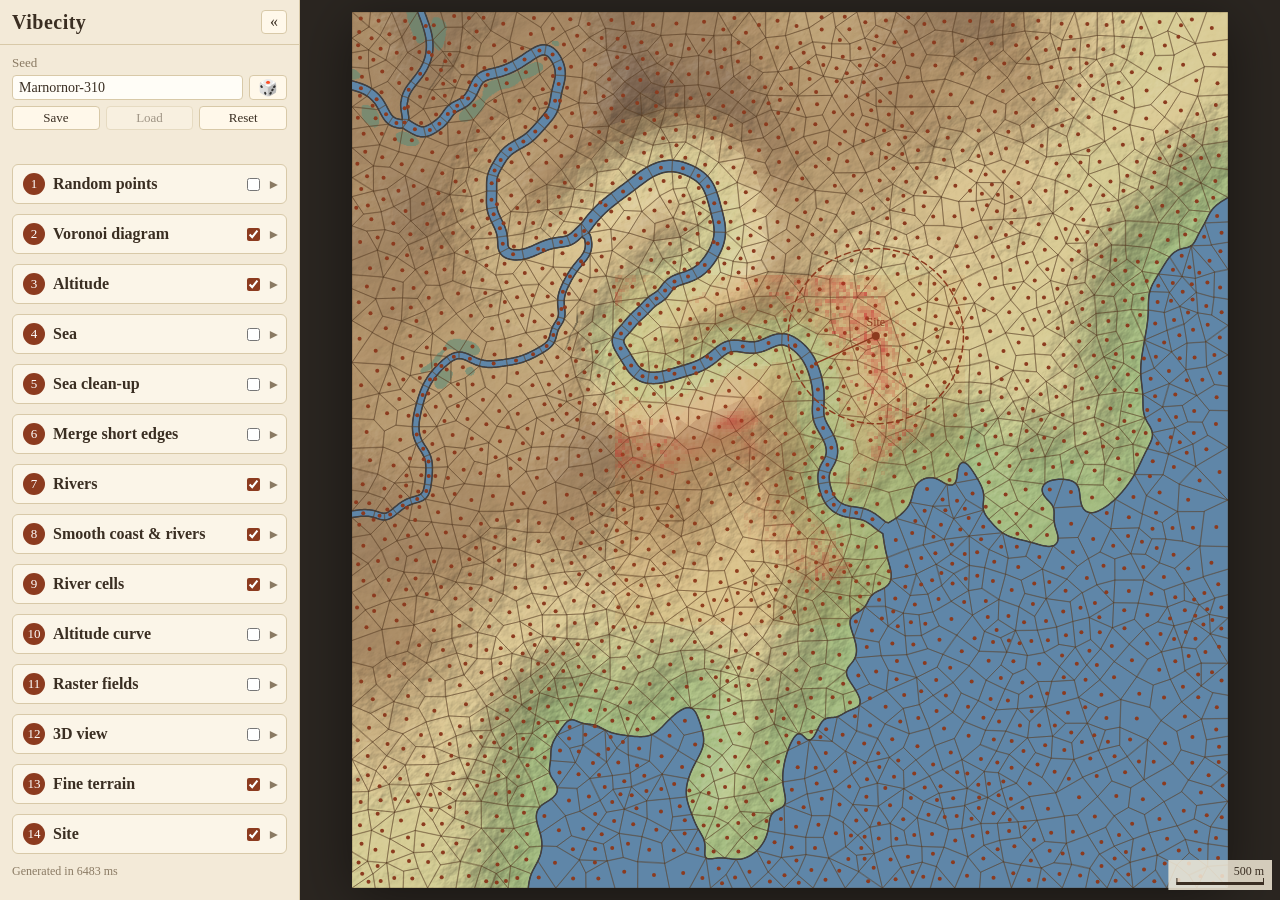
==== index.html @ c36243dd "Fine terrain (step 13): metre-scale altitude raster, marsh, hillshade The cell altitude (faceted, ~1" ====
<!doctype html>
<html lang="en">
<head>
  <meta charset="utf-8">
  <meta name="viewport" content="width=device-width, initial-scale=1">
  <title>Vibecity — Medieval City Generator</title>
  <link rel="stylesheet" href="css/style.css">
</head>
<body>
  <aside id="panel">
    <header class="panel-header">
      <h1>Vibecity</h1>
      <button id="panel-toggle" title="Collapse panel" aria-label="Collapse panel">&laquo;</button>
    </header>
    <div class="panel-body">
      <section class="seed-box">
        <label for="seed">Seed</label>
        <div class="seed-row">
          <input id="seed" type="text" spellcheck="false">
          <button id="seed-random" title="Random seed">&#x1F3B2;</button>
        </div>
        <div class="config-row">
          <button id="settings-save" title="Save current settings, seed included">Save</button>
          <button id="settings-load" title="Load saved settings">Load</button>
          <button id="settings-reset" title="Reset all settings to defaults (seed kept)">Reset</button>
        </div>
        <div id="config-msg" role="status"></div>
      </section>
      <ol id="steps"></ol>
      <div id="status"></div>
    </div>
  </aside>
  <main id="stage">
    <canvas id="map" title="Wheel or pinch: zoom, drag: pan, double-click: fit"></canvas>
    <canvas id="map3d" style="display: none"></canvas>
  </main>

  <script src="js/rng.js"></script>
  <script src="js/noise.js"></script>
  <script src="js/units.js"></script>
  <script src="js/fields.js"></script>
  <script src="js/steps/points.js"></script>
  <script src="js/steps/voronoi.js"></script>
  <script src="js/steps/altitude.js"></script>
  <script src="js/steps/sea.js"></script>
  <script src="js/steps/seacleanup.js"></script>
  <script src="js/steps/shortedges.js"></script>
  <script src="js/steps/rivers.js"></script>
  <script src="js/steps/coast.js"></script>
  <script src="js/steps/rivercells.js"></script>
  <script src="js/steps/relief.js"></script>
  <script src="js/steps/fields.js"></script>
  <script src="js/steps/view3d.js"></script>
  <script src="js/steps/terrain.js"></script>
  <script src="js/steps/site.js"></script>
  <script src="js/app.js"></script>
</body>
</html>
---- css/style.css ----
:root {
  --panel-w: 300px;
  --bg: #2b2621;
  --panel-bg: #f3ead8;
  --ink: #3a2e22;
  --muted: #8a7a63;
  --accent: #8c3b1f;
  --line: #d8c9a8;
}

* { box-sizing: border-box; }

html, body {
  margin: 0;
  height: 100%;
  overflow: hidden;
  font-family: Georgia, "Times New Roman", serif;
  color: var(--ink);
  background: var(--bg);
}

body { display: flex; }

/* ---------- Panel ---------- */
#panel {
  width: var(--panel-w);
  flex: 0 0 auto;
  height: 100%;
  background: var(--panel-bg);
  border-right: 1px solid var(--line);
  display: flex;
  flex-direction: column;
  transition: width .2s ease;
}

#panel.collapsed { width: 40px; }
#panel.collapsed .panel-body,
#panel.collapsed h1 { display: none; }
#panel.collapsed .panel-header { justify-content: center; padding: 8px 0; }

.panel-header {
  display: flex;
  align-items: center;
  justify-content: space-between;
  padding: 10px 12px;
  border-bottom: 1px solid var(--line);
}

.panel-header h1 { margin: 0; font-size: 20px; letter-spacing: .5px; }

.panel-body { flex: 1; overflow-y: auto; padding: 10px 12px; }

button {
  font: inherit;
  cursor: pointer;
  background: #fff8ea;
  border: 1px solid var(--line);
  border-radius: 4px;
  color: var(--ink);
  padding: 2px 8px;
}
button:hover { border-color: var(--accent); }

.seed-box label { display: block; font-size: 13px; color: var(--muted); margin-bottom: 4px; }
.seed-row { display: flex; gap: 6px; }
.seed-row input { flex: 1; min-width: 0; }
.config-row { display: flex; gap: 6px; margin-top: 6px; }
.config-row button { flex: 1; font-size: 13px; padding: 3px 4px; }
button:disabled { opacity: .45; cursor: default; border-color: var(--line); }
#config-msg { min-height: 16px; margin-top: 4px; font-size: 12px; color: var(--accent); font-style: italic; }

input[type=text], input[type=number], select {
  font: inherit;
  font-size: 14px;
  padding: 3px 6px;
  border: 1px solid var(--line);
  border-radius: 4px;
  background: #fffdf7;
  color: var(--ink);
}

/* ---------- Steps ---------- */
#steps { list-style: none; margin: 14px 0 0; padding: 0; }

.step {
  border: 1px solid var(--line);
  border-radius: 6px;
  margin-bottom: 10px;
  background: #fbf5e8;
}

.step-head {
  display: flex;
  align-items: center;
  gap: 8px;
  padding: 8px 10px;
  cursor: pointer;
  user-select: none;
}

.step-num {
  flex: 0 0 auto;
  width: 22px; height: 22px;
  border-radius: 50%;
  background: var(--accent);
  color: #fff;
  font-size: 13px;
  display: flex; align-items: center; justify-content: center;
}

.step-title { flex: 1; font-weight: bold; }
.step-visible { margin: 0; accent-color: var(--accent); cursor: pointer; }
.step-caret { color: var(--muted); transition: transform .15s; }
.step.closed .step-caret { transform: rotate(-90deg); }
.step.closed .step-settings { display: none; }

.step-settings { padding: 4px 10px 10px; border-top: 1px dashed var(--line); }

.setting { margin-top: 8px; }
.setting label { display: flex; justify-content: space-between; font-size: 13px; color: var(--muted); margin-bottom: 3px; }
.setting label output { color: var(--ink); }
.setting input[type=range] { width: 100%; accent-color: var(--accent); }
.setting select, .setting input[type=number] { width: 100%; }
.toggles { display: flex; gap: 6px; }
.toggles label {
  flex: 1;
  display: flex; align-items: center; justify-content: center; gap: 4px;
  margin: 0;
  padding: 3px 0;
  border: 1px solid var(--line);
  border-radius: 4px;
  background: #fffdf7;
  color: var(--ink);
  font-size: 13px;
  cursor: pointer;
}
.toggles input { margin: 0; accent-color: var(--accent); }

.curve-editor { display: flex; flex-direction: column; align-items: flex-start; gap: 4px; }
.curve-editor canvas { border: 1px solid var(--line); border-radius: 4px; cursor: crosshair; touch-action: none; max-width: 100%; }
.curve-editor button { font-size: 12px; }

.step-info { margin-top: 8px; font-size: 12px; color: var(--muted); font-style: italic; }

#status { font-size: 12px; color: var(--muted); margin-top: 6px; }

/* ---------- Stage ---------- */
#stage {
  flex: 1;
  min-width: 0;
  height: 100%;
  display: flex;
  align-items: center;
  justify-content: center;
  padding: 12px;
}

#map3d {
  width: 100%;
  height: 100%;
  cursor: grab;
  touch-action: none;
  box-shadow: 0 4px 24px rgba(0,0,0,.45);
}

#map {
  display: block;
  width: 100%;
  height: 100%;
  cursor: grab;
  touch-action: none;
}
#map.dragging { cursor: grabbing; }

/* ---------- Narrow screens: panel on top, map below ---------- */
@media (max-width: 700px) {
  body { flex-direction: column; }
  #panel, #panel.collapsed { width: 100%; height: auto; max-height: 45%; border-right: 0; border-bottom: 1px solid var(--line); }
  #panel.collapsed .panel-header { justify-content: space-between; padding: 10px 12px; }
  #panel.collapsed h1 { display: block; }
  #stage { flex: 1; min-height: 0; height: auto; }
}
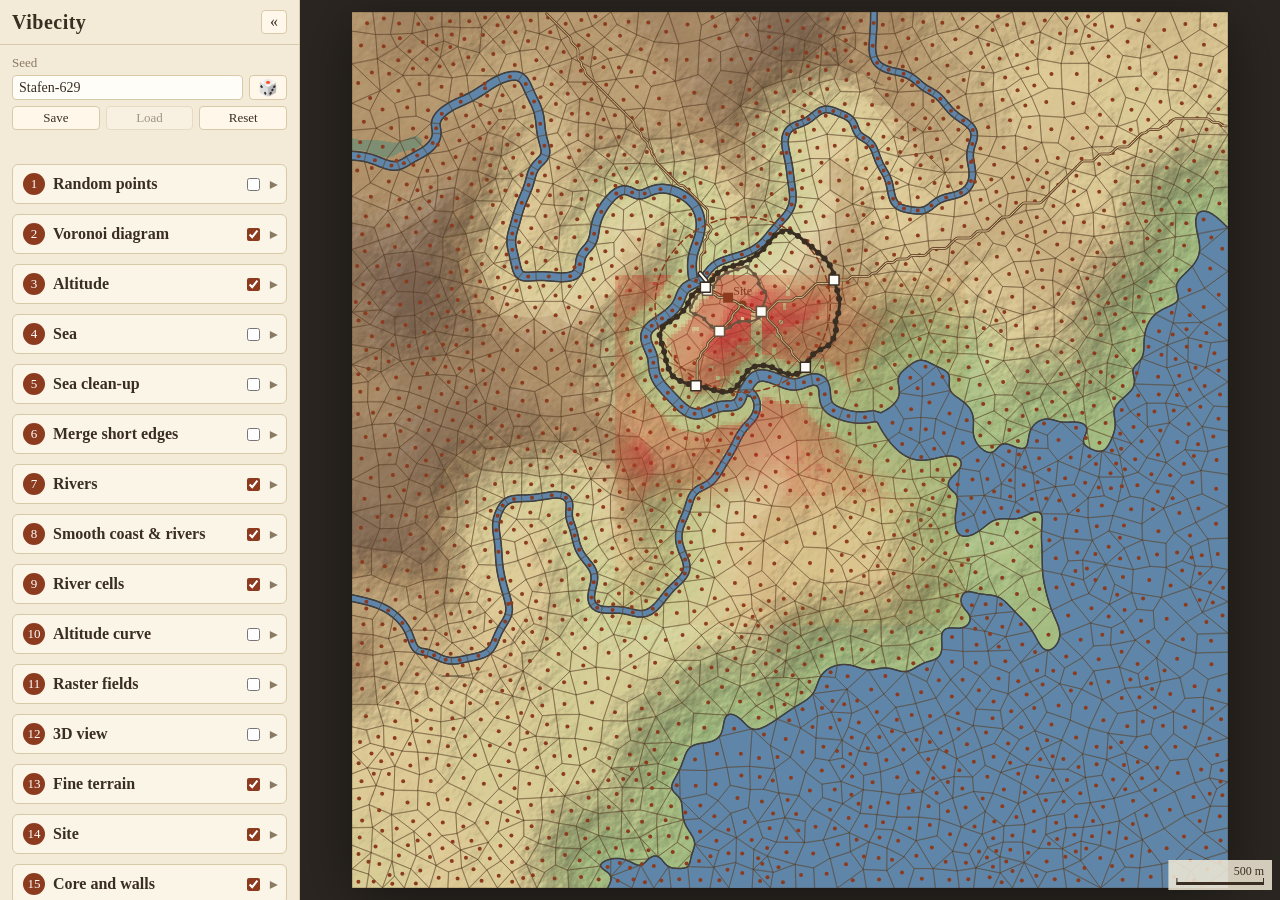
==== commit 39b8f7ae: "Core and walls (step 15), main roads and bridge (step 16) Walls: around the site, two star-shaped wa" ====
--- a/index.html
+++ b/index.html
@@ -53,6 +53,8 @@
   <script src="js/steps/view3d.js"></script>
   <script src="js/steps/terrain.js"></script>
   <script src="js/steps/site.js"></script>
+  <script src="js/steps/walls.js"></script>
+  <script src="js/steps/roads.js"></script>
   <script src="js/app.js"></script>
 </body>
 </html>
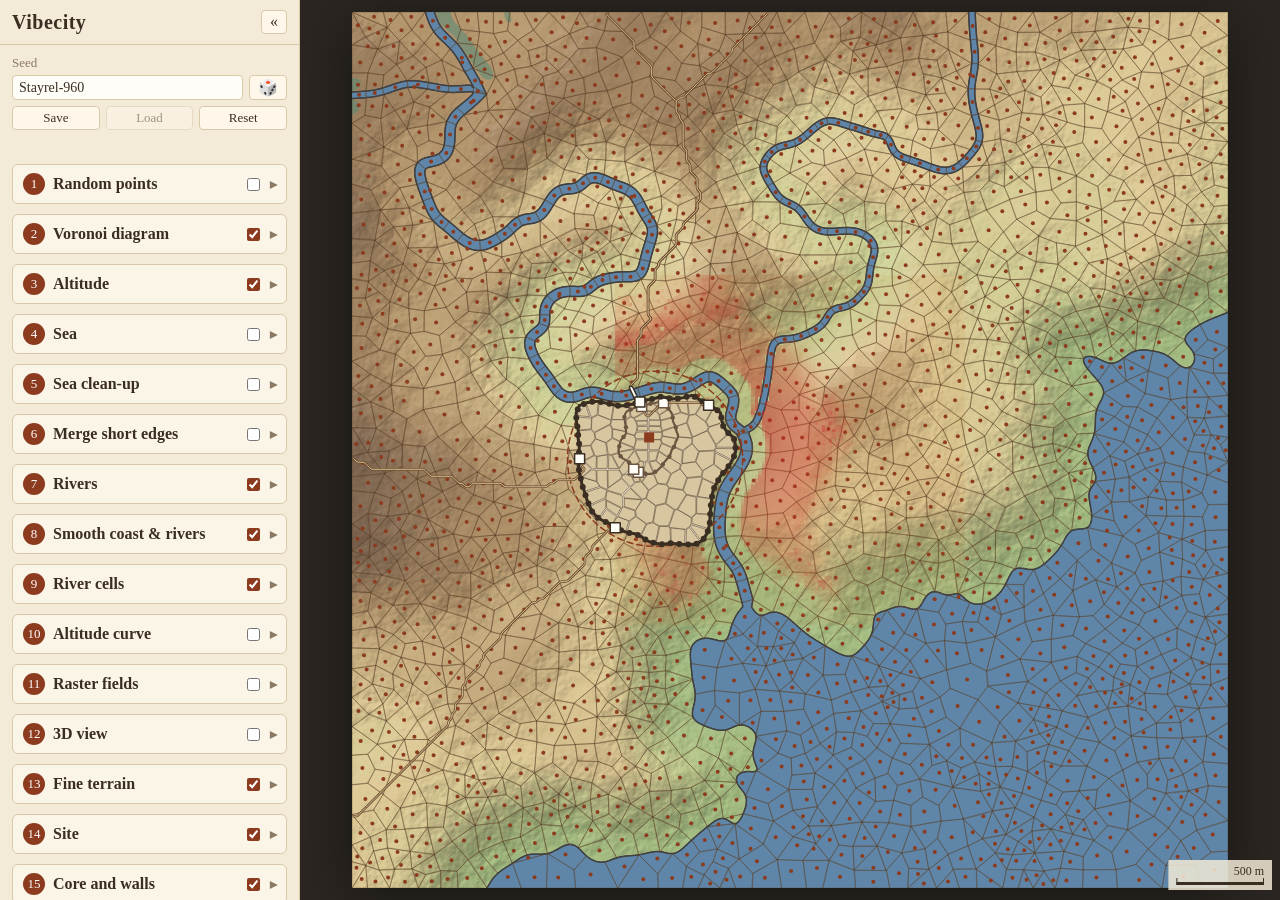
==== commit a2b14e6a: "Blocks and streets (step 17): the Voronoi pipeline at block scale Inside the great wall, seeds mirro" ====
--- a/index.html
+++ b/index.html
@@ -55,6 +55,7 @@
   <script src="js/steps/site.js"></script>
   <script src="js/steps/walls.js"></script>
   <script src="js/steps/roads.js"></script>
+  <script src="js/steps/blocks.js"></script>
   <script src="js/app.js"></script>
 </body>
 </html>
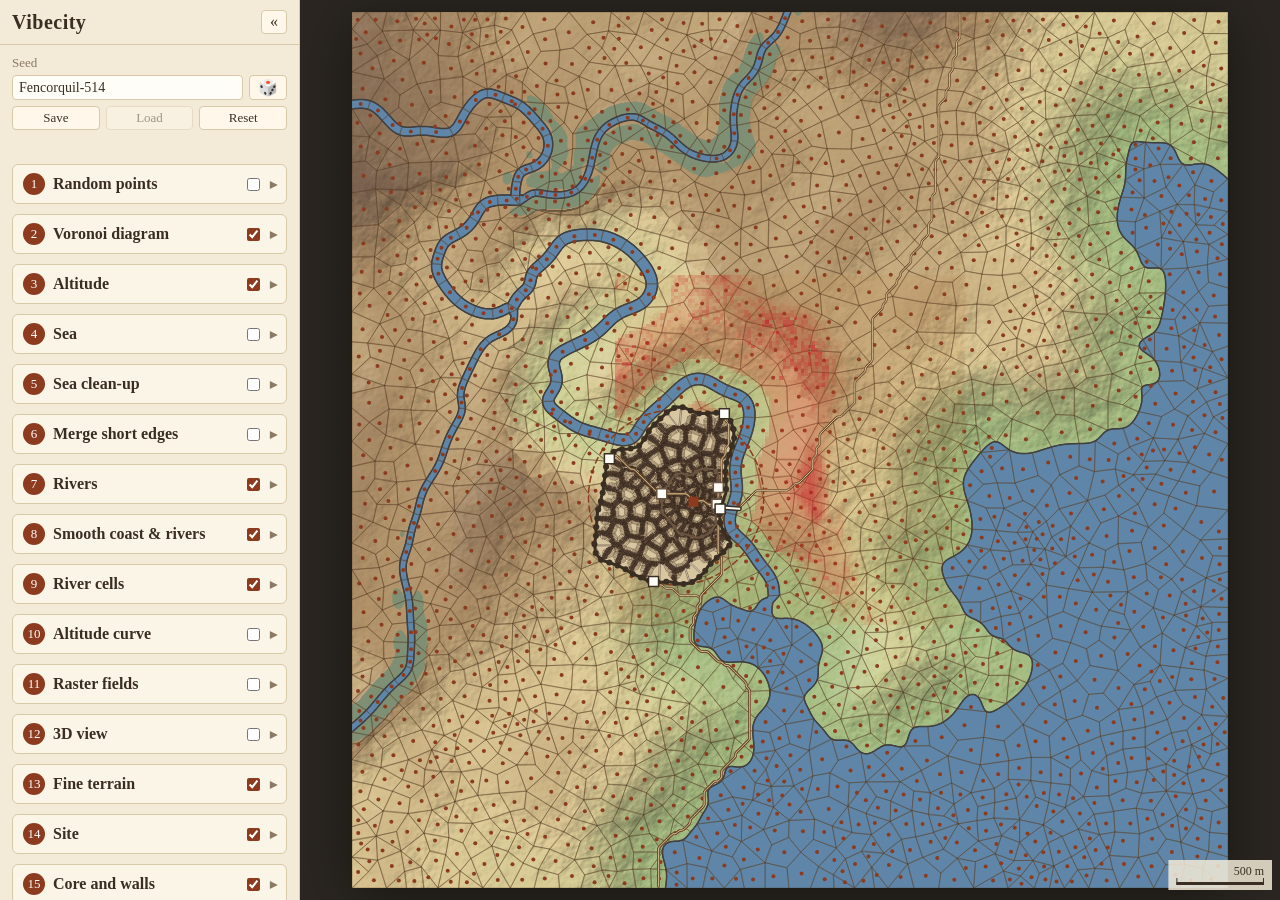
==== commit 4cd4c594: "Lots (step 18) and buildings (step 19): every building of the town Lots: along each street edge of a" ====
--- a/index.html
+++ b/index.html
@@ -56,6 +56,8 @@
   <script src="js/steps/walls.js"></script>
   <script src="js/steps/roads.js"></script>
   <script src="js/steps/blocks.js"></script>
+  <script src="js/steps/lots.js"></script>
+  <script src="js/steps/buildings.js"></script>
   <script src="js/app.js"></script>
 </body>
 </html>
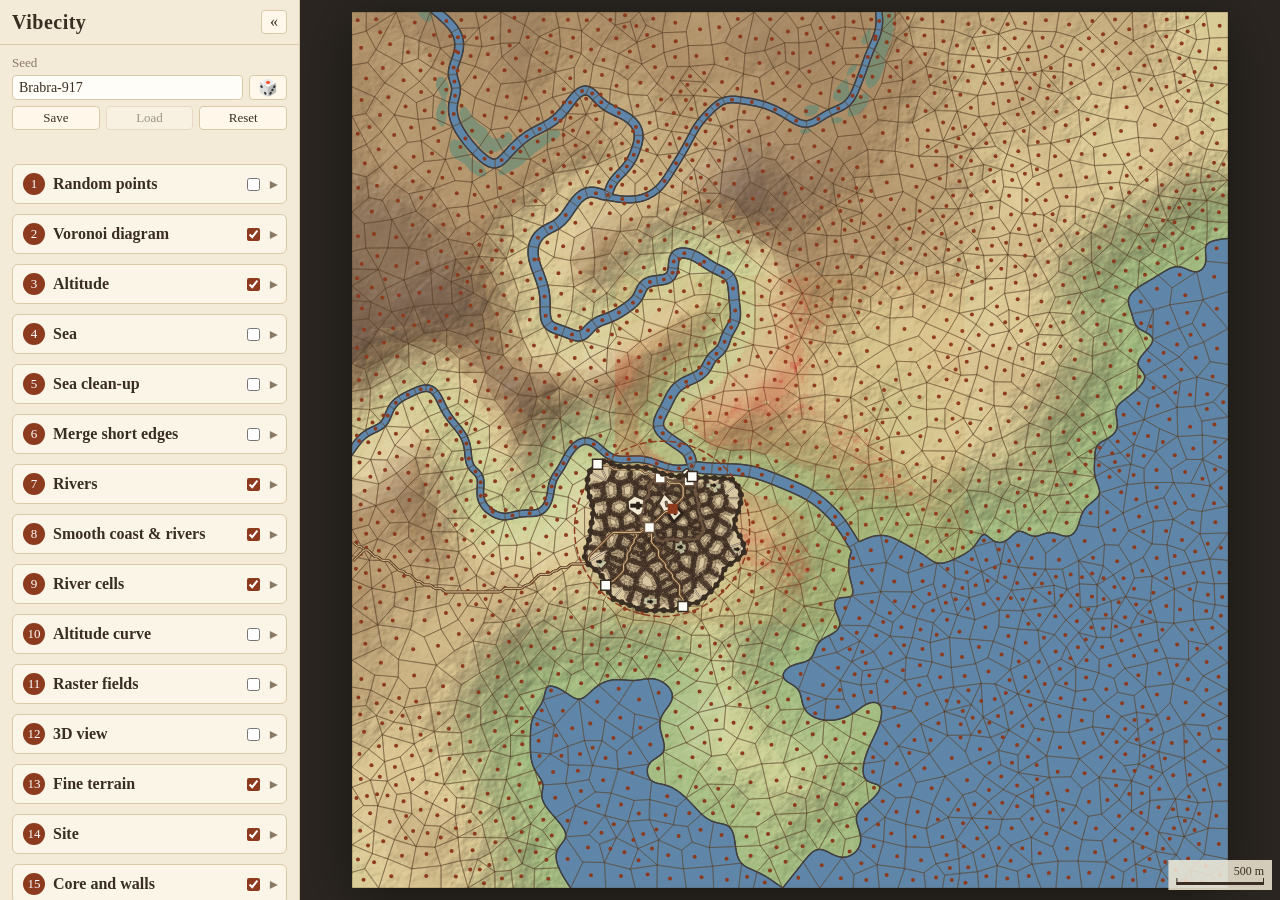
==== commit 0918c609: "Squares and monuments (step 20): castle, market and halles, cathedral, parish churches The castle ta" ====
--- a/index.html
+++ b/index.html
@@ -58,6 +58,7 @@
   <script src="js/steps/blocks.js"></script>
   <script src="js/steps/lots.js"></script>
   <script src="js/steps/buildings.js"></script>
+  <script src="js/steps/monuments.js"></script>
   <script src="js/app.js"></script>
 </body>
 </html>
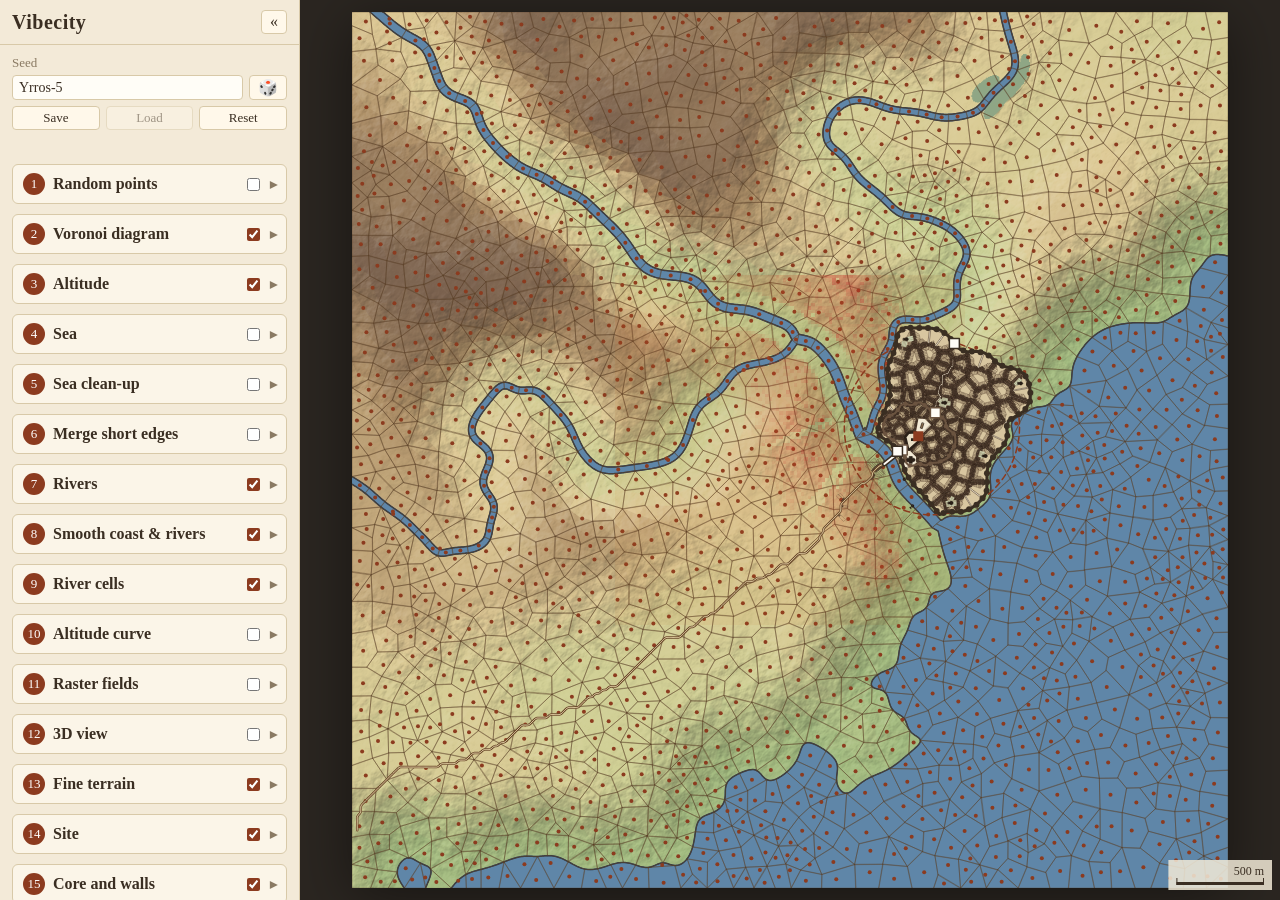
==== commit 81ee048e: "Faubourgs (step 21): ribbons past the gates, quay, mills, abbey, leper house Along every outward roa" ====
--- a/index.html
+++ b/index.html
@@ -59,6 +59,7 @@
   <script src="js/steps/lots.js"></script>
   <script src="js/steps/buildings.js"></script>
   <script src="js/steps/monuments.js"></script>
+  <script src="js/steps/faubourgs.js"></script>
   <script src="js/app.js"></script>
 </body>
 </html>
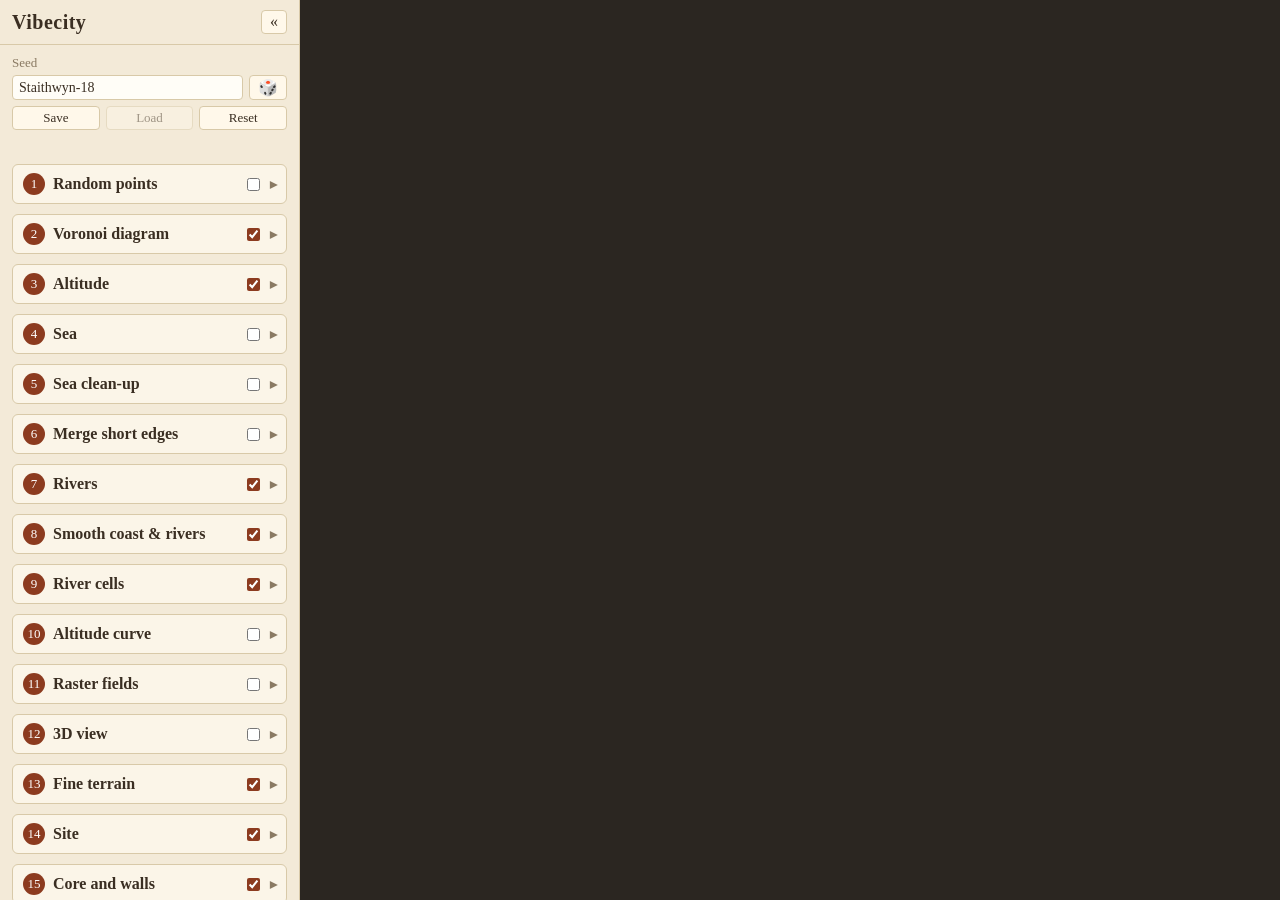
==== commit c990a1ed: "Countryside: villages and lanes (step 22), fields and woods (step 23) Villages and hamlets are sited" ====
--- a/index.html
+++ b/index.html
@@ -60,6 +60,8 @@
   <script src="js/steps/buildings.js"></script>
   <script src="js/steps/monuments.js"></script>
   <script src="js/steps/faubourgs.js"></script>
+  <script src="js/steps/villages.js"></script>
+  <script src="js/steps/landuse.js"></script>
   <script src="js/app.js"></script>
 </body>
 </html>
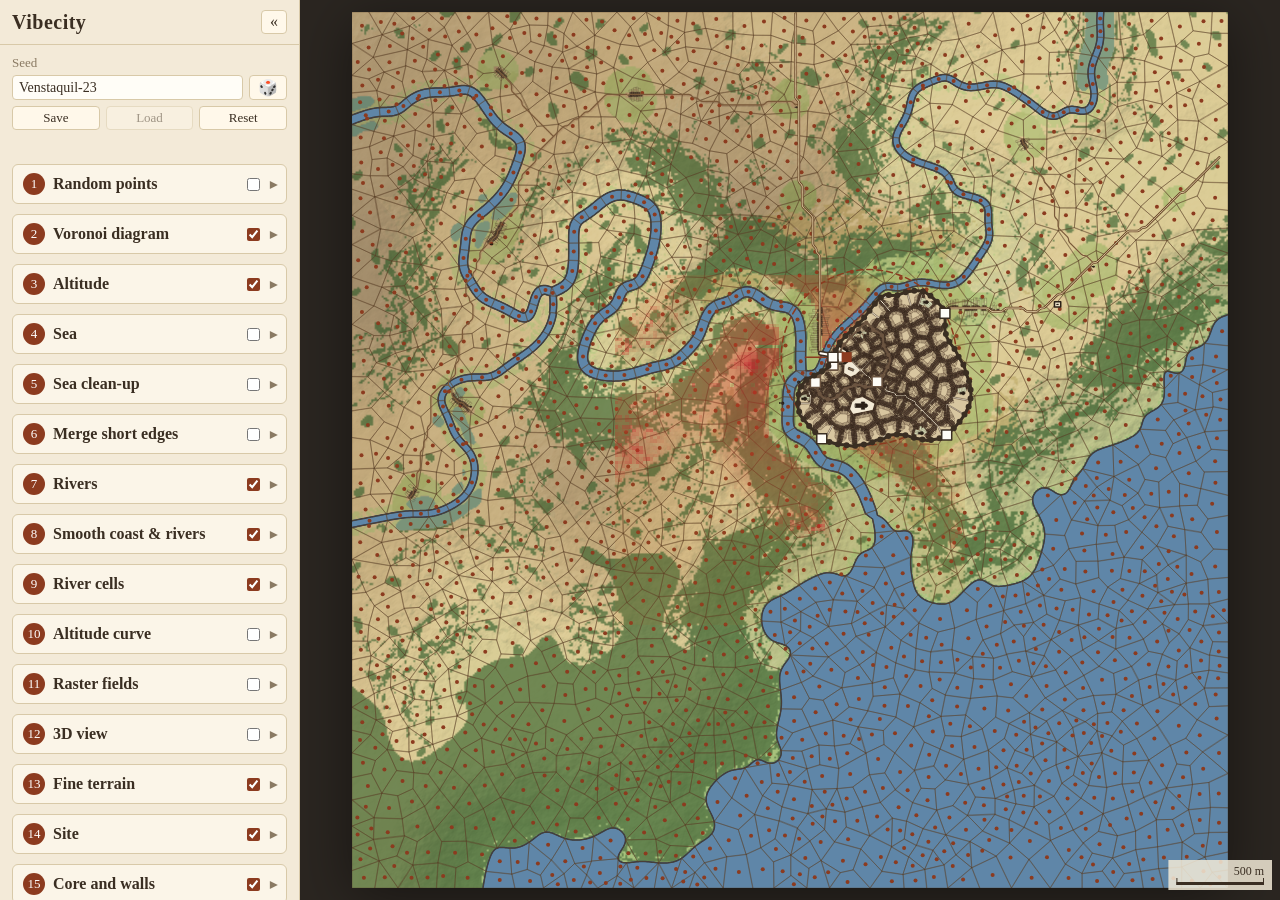
==== commit 806cc264: "Drawing (step 24): the pen-and-ink plan, place names, SVG export A display mode replacing the workin" ====
--- a/index.html
+++ b/index.html
@@ -39,6 +39,8 @@
   <script src="js/noise.js"></script>
   <script src="js/units.js"></script>
   <script src="js/fields.js"></script>
+  <script src="js/pen.js"></script>
+  <script src="js/names.js"></script>
   <script src="js/steps/points.js"></script>
   <script src="js/steps/voronoi.js"></script>
   <script src="js/steps/altitude.js"></script>
@@ -62,6 +64,7 @@
   <script src="js/steps/faubourgs.js"></script>
   <script src="js/steps/villages.js"></script>
   <script src="js/steps/landuse.js"></script>
+  <script src="js/steps/render.js"></script>
   <script src="js/app.js"></script>
 </body>
 </html>
